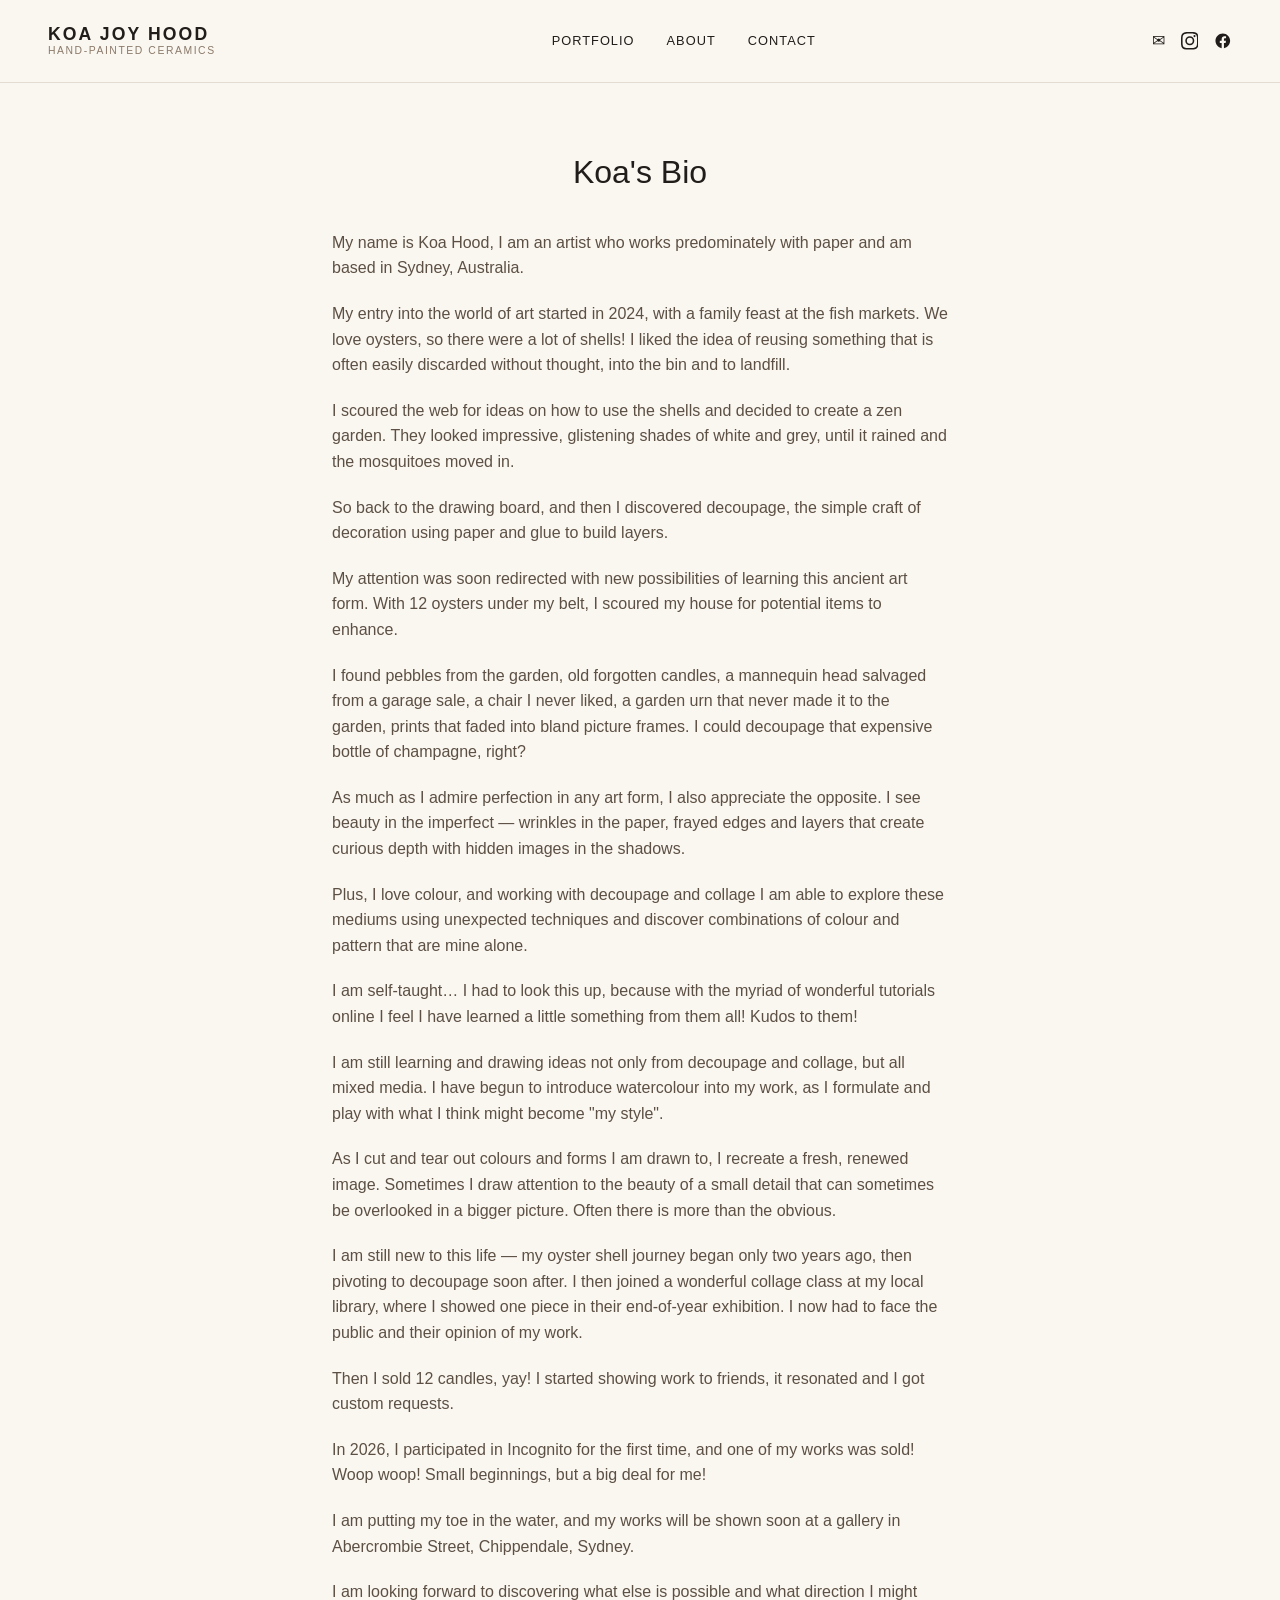
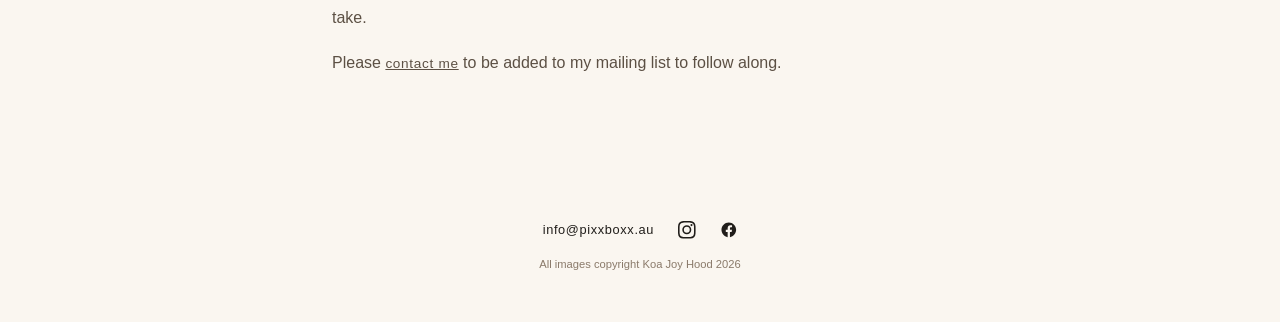
==== about.html @ 8be9c3db "Add decoupage-focused copy, About/Contact pages, and exhibition announcement Replace ceramics-orient" ====
<!DOCTYPE html>
<html lang="en">
<head>
  <meta charset="UTF-8">
  <meta name="viewport" content="width=device-width, initial-scale=1.0">
  <title>About | Koa Joy Hood</title>
  <link rel="stylesheet" href="css/style.css">
</head>
<body>

  <header class="site-header">
    <a class="logo" href="index.html">
      <span class="logo-name">Koa Joy Hood</span>
      <span class="logo-tagline">Hand-Painted Ceramics</span>
    </a>

    <nav class="main-nav">
      <a href="portfolio.html">Portfolio</a>
      <a href="about.html">About</a>
      <a href="contact.html">Contact</a>
    </nav>

    <div class="header-social">
      <a href="mailto:info@pixxboxx.au" aria-label="Email">✉</a>
      <a href="#" aria-label="Instagram"><svg viewBox="0 0 24 24" fill="currentColor" aria-hidden="true"><path d="M12 2.163c3.204 0 3.584.012 4.85.07 3.252.148 4.771 1.691 4.919 4.919.058 1.265.069 1.645.069 4.849 0 3.205-.012 3.584-.069 4.849-.149 3.225-1.664 4.771-4.919 4.919-1.266.058-1.644.07-4.85.07-3.204 0-3.584-.012-4.849-.07-3.26-.149-4.771-1.699-4.919-4.92-.058-1.265-.07-1.644-.07-4.849 0-3.204.013-3.583.07-4.849.149-3.227 1.664-4.771 4.919-4.919 1.266-.057 1.645-.069 4.849-.069zm0-2.163c-3.259 0-3.667.014-4.947.072-4.358.2-6.78 2.618-6.98 6.98-.059 1.281-.073 1.689-.073 4.948 0 3.259.014 3.668.072 4.948.2 4.358 2.618 6.78 6.98 6.98 1.281.058 1.689.072 4.948.072 3.259 0 3.668-.014 4.948-.072 4.354-.2 6.782-2.618 6.979-6.98.059-1.28.073-1.689.073-4.948 0-3.259-.014-3.667-.072-4.947-.196-4.354-2.617-6.78-6.979-6.98-1.281-.059-1.69-.073-4.949-.073zm0 5.838a6.162 6.162 0 1 0 0 12.324 6.162 6.162 0 0 0 0-12.324zm0 10.162a4 4 0 1 1 0-8 4 4 0 0 1 0 8zm6.406-11.845a1.44 1.44 0 1 0 0 2.88 1.44 1.44 0 0 0 0-2.88z"/></svg></a>
      <a href="#" aria-label="Facebook"><svg viewBox="0 0 24 24" fill="currentColor" aria-hidden="true"><path d="M22 12.061C22 6.505 17.523 2 12 2S2 6.505 2 12.061C2 17.083 5.657 21.245 10.438 22v-7.03H7.898v-2.909h2.54V9.845c0-2.522 1.492-3.915 3.777-3.915 1.094 0 2.238.197 2.238.197v2.476h-1.26c-1.243 0-1.63.775-1.63 1.57v1.888h2.773l-.443 2.909h-2.33V22C18.343 21.245 22 17.083 22 12.061z"/></svg></a>
    </div>

    <button class="menu-toggle" aria-label="Open menu">☰</button>
  </header>

  <main>
    <section class="about-page">
      <h1>Koa's Bio</h1>

      <p>My name is Koa Hood, I am an artist who works predominately with paper and am based in Sydney, Australia.</p>

      <p>My entry into the world of art started in 2024, with a family feast at the fish markets. We love oysters, so there were a lot of shells! I liked the idea of reusing something that is often easily discarded without thought, into the bin and to landfill.</p>

      <p>I scoured the web for ideas on how to use the shells and decided to create a zen garden. They looked impressive, glistening shades of white and grey, until it rained and the mosquitoes moved in.</p>

      <p>So back to the drawing board, and then I discovered decoupage, the simple craft of decoration using paper and glue to build layers.</p>

      <p>My attention was soon redirected with new possibilities of learning this ancient art form. With 12 oysters under my belt, I scoured my house for potential items to enhance.</p>

      <p>I found pebbles from the garden, old forgotten candles, a mannequin head salvaged from a garage sale, a chair I never liked, a garden urn that never made it to the garden, prints that faded into bland picture frames. I could decoupage that expensive bottle of champagne, right?</p>

      <p>As much as I admire perfection in any art form, I also appreciate the opposite. I see beauty in the imperfect — wrinkles in the paper, frayed edges and layers that create curious depth with hidden images in the shadows.</p>

      <p>Plus, I love colour, and working with decoupage and collage I am able to explore these mediums using unexpected techniques and discover combinations of colour and pattern that are mine alone.</p>

      <p>I am self-taught… I had to look this up, because with the myriad of wonderful tutorials online I feel I have learned a little something from them all! Kudos to them!</p>

      <p>I am still learning and drawing ideas not only from decoupage and collage, but all mixed media. I have begun to introduce watercolour into my work, as I formulate and play with what I think might become "my style".</p>

      <p>As I cut and tear out colours and forms I am drawn to, I recreate a fresh, renewed image. Sometimes I draw attention to the beauty of a small detail that can sometimes be overlooked in a bigger picture. Often there is more than the obvious.</p>

      <p>I am still new to this life — my oyster shell journey began only two years ago, then pivoting to decoupage soon after. I then joined a wonderful collage class at my local library, where I showed one piece in their end-of-year exhibition. I now had to face the public and their opinion of my work.</p>

      <p>Then I sold 12 candles, yay! I started showing work to friends, it resonated and I got custom requests.</p>

      <p>In 2026, I participated in Incognito for the first time, and one of my works was sold! Woop woop! Small beginnings, but a big deal for me!</p>

      <p>I am putting my toe in the water, and my works will be shown soon at a gallery in Abercrombie Street, Chippendale, Sydney.</p>

      <p>I am looking forward to discovering what else is possible and what direction I might take.</p>

      <p>Please <a class="text-link" href="contact.html">contact me</a> to be added to my mailing list to follow along.</p>
    </section>
  </main>

  <footer class="site-footer">
    <nav class="footer-social">
      <a href="mailto:info@pixxboxx.au">info@pixxboxx.au</a>
      <a href="#" aria-label="Instagram"><svg viewBox="0 0 24 24" fill="currentColor" aria-hidden="true"><path d="M12 2.163c3.204 0 3.584.012 4.85.07 3.252.148 4.771 1.691 4.919 4.919.058 1.265.069 1.645.069 4.849 0 3.205-.012 3.584-.069 4.849-.149 3.225-1.664 4.771-4.919 4.919-1.266.058-1.644.07-4.85.07-3.204 0-3.584-.012-4.849-.07-3.26-.149-4.771-1.699-4.919-4.92-.058-1.265-.07-1.644-.07-4.849 0-3.204.013-3.583.07-4.849.149-3.227 1.664-4.771 4.919-4.919 1.266-.057 1.645-.069 4.849-.069zm0-2.163c-3.259 0-3.667.014-4.947.072-4.358.2-6.78 2.618-6.98 6.98-.059 1.281-.073 1.689-.073 4.948 0 3.259.014 3.668.072 4.948.2 4.358 2.618 6.78 6.98 6.98 1.281.058 1.689.072 4.948.072 3.259 0 3.668-.014 4.948-.072 4.354-.2 6.782-2.618 6.979-6.98.059-1.28.073-1.689.073-4.948 0-3.259-.014-3.667-.072-4.947-.196-4.354-2.617-6.78-6.979-6.98-1.281-.059-1.69-.073-4.949-.073zm0 5.838a6.162 6.162 0 1 0 0 12.324 6.162 6.162 0 0 0 0-12.324zm0 10.162a4 4 0 1 1 0-8 4 4 0 0 1 0 8zm6.406-11.845a1.44 1.44 0 1 0 0 2.88 1.44 1.44 0 0 0 0-2.88z"/></svg></a>
      <a href="#" aria-label="Facebook"><svg viewBox="0 0 24 24" fill="currentColor" aria-hidden="true"><path d="M22 12.061C22 6.505 17.523 2 12 2S2 6.505 2 12.061C2 17.083 5.657 21.245 10.438 22v-7.03H7.898v-2.909h2.54V9.845c0-2.522 1.492-3.915 3.777-3.915 1.094 0 2.238.197 2.238.197v2.476h-1.26c-1.243 0-1.63.775-1.63 1.57v1.888h2.773l-.443 2.909h-2.33V22C18.343 21.245 22 17.083 22 12.061z"/></svg></a>
    </nav>

    <p class="copyright">All images copyright Koa Joy Hood 2026</p>
  </footer>

  <script src="js/main.js"></script>
</body>
</html>
---- css/style.css ----
:root {
  --ink: #201d1a;
  --cream: #faf6f0;
  --clay: #b5673d;
  --clay-light: #e8d9c8;
  --line: #e2dcd3;
}

* {
  margin: 0;
  padding: 0;
  box-sizing: border-box;
}

body {
  font-family: -apple-system, BlinkMacSystemFont, "Helvetica Neue", Arial, sans-serif;
  color: var(--ink);
  background: var(--cream);
  line-height: 1.6;
}

a {
  color: inherit;
  text-decoration: none;
}

img {
  max-width: 100%;
  display: block;
}

/* Placeholder image blocks — swap these sections for real <img> tags */
.placeholder-image {
  background: linear-gradient(135deg, var(--clay-light), var(--line));
  display: flex;
  align-items: center;
  justify-content: center;
  position: relative;
  min-height: 200px;
}

.placeholder-image::after {
  content: attr(data-placeholder);
  font-size: 0.75rem;
  letter-spacing: 0.05em;
  color: #8a7a6a;
  text-align: center;
  padding: 1rem;
  border: 1px dashed #b5a892;
}

/* Header */
.site-header {
  position: sticky;
  top: 0;
  z-index: 10;
  display: flex;
  align-items: center;
  justify-content: space-between;
  padding: 1.5rem 3rem;
  background: var(--cream);
  border-bottom: 1px solid var(--line);
  flex-wrap: wrap;
}

.logo {
  display: flex;
  flex-direction: column;
  line-height: 1.2;
}

.logo-name {
  font-size: 1.1rem;
  font-weight: 600;
  letter-spacing: 0.12em;
  text-transform: uppercase;
}

.logo-tagline {
  font-size: 0.65rem;
  letter-spacing: 0.15em;
  text-transform: uppercase;
  color: #8a7a6a;
}

.main-nav {
  display: flex;
  gap: 2rem;
}

.main-nav a {
  font-size: 0.8rem;
  letter-spacing: 0.08em;
  text-transform: uppercase;
}

.main-nav a:hover {
  color: var(--clay);
}

.header-social {
  display: flex;
  align-items: center;
  gap: 1rem;
  font-size: 1rem;
}

.header-social svg {
  width: 1.1rem;
  height: 1.1rem;
  display: block;
}

.menu-toggle {
  display: none;
  background: none;
  border: none;
  font-size: 1.3rem;
  cursor: pointer;
}

/* Hero */
.hero {
  position: relative;
}

.hero-image-wrap {
  height: 80vh;
  min-height: 420px;
  max-width: 700px;
  margin: 0 auto;
  padding: 3rem 4rem;
  box-sizing: border-box;
  background: var(--clay-light);
  display: flex;
  align-items: center;
  justify-content: center;
}

.hero-image {
  max-width: 100%;
  max-height: 100%;
  width: auto;
  height: auto;
  object-fit: contain;
}

.hero-copy {
  position: absolute;
  left: 3rem;
  bottom: 3rem;
  max-width: 420px;
  color: var(--ink);
  display: flex;
  flex-direction: column;
  align-items: flex-start;
}

.hero-tagline {
  font-size: 1.4rem;
  font-weight: 300;
  margin-bottom: 1.25rem;
  background: var(--cream);
  padding: 0.25rem 0.5rem;
  display: inline;
  box-decoration-break: clone;
  -webkit-box-decoration-break: clone;
}

.hero-copy .btn {
  align-self: center;
}

.btn {
  display: inline-block;
  padding: 0.75rem 1.75rem;
  background: var(--ink);
  color: var(--cream);
  font-size: 0.75rem;
  letter-spacing: 0.12em;
  text-transform: uppercase;
}

.btn:hover {
  background: var(--clay);
}

/* About strip */
.about-strip {
  display: grid;
  grid-template-columns: 1.2fr 1fr;
  min-height: 480px;
  margin-top: 4rem;
}

.about-image {
  min-height: 320px;
  max-width: 700px;
  margin-left: 10rem;
  background: var(--clay-light);
}

.about-copy {
  display: flex;
  flex-direction: column;
  justify-content: center;
  gap: 1rem;
  padding: 3rem;
}

.about-copy h2 {
  font-size: 1.8rem;
  font-weight: 400;
}

.about-copy p {
  font-size: 1.4rem;
  font-weight: 300;
}

.text-link {
  text-decoration: underline;
  font-size: 0.85rem;
  letter-spacing: 0.05em;
}

.show-block {
  text-align: left;
  align-self: center;
  margin-top: 1.5rem;
  padding: 1.25rem 1.5rem;
  background: var(--cream);
  max-width: 100%;
}

.show-block h2 {
  font-size: 1.2rem;
  font-weight: 500;
  margin-bottom: 0.5rem;
}

.show-gallery {
  font-size: 1rem;
  font-weight: 500;
}

.show-address {
  color: #5c5044;
  font-size: 0.9rem;
  margin-bottom: 1rem;
}

.show-schedule {
  list-style: none;
  display: flex;
  flex-direction: column;
  gap: 0.15rem;
  margin: 0 0 1.25rem;
  color: #5c5044;
  font-size: 0.9rem;
}

.show-schedule li span {
  font-weight: 500;
  color: var(--ink);
  margin-right: 0.4rem;
}

.show-block .btn {
  display: block;
  width: fit-content;
  margin: 0 auto;
}

/* Quote block */
.quote-block {
  display: grid;
  grid-template-columns: 1fr 1.4fr;
  align-items: center;
  gap: 2rem;
  padding: 4rem 3rem;
  max-width: 1100px;
  margin: 0 auto;
}

.quote-image {
  min-height: 260px;
  max-width: 700px;
  padding: 3rem 4rem;
  box-sizing: border-box;
  background: var(--clay-light);
  display: flex;
  align-items: center;
  justify-content: center;
}

.quote-image img {
  display: block;
  max-width: 100%;
  max-height: 100%;
  width: auto;
  height: auto;
  object-fit: contain;
}

.quote-text {
  font-size: 1.3rem;
  font-weight: 300;
  font-style: italic;
  margin-bottom: 1rem;
}

.quote-attribution {
  font-size: 0.8rem;
  letter-spacing: 0.08em;
  text-transform: uppercase;
  color: #8a7a6a;
}

/* Newsletter */
.newsletter {
  text-align: center;
  padding: 4rem 2rem;
  background: var(--clay-light);
}

.newsletter h2 {
  font-size: 1.6rem;
  font-weight: 400;
  margin-bottom: 0.75rem;
}

.newsletter p {
  max-width: 480px;
  margin: 0 auto 2rem;
  color: #5c5044;
}

.newsletter-form {
  display: flex;
  flex-wrap: wrap;
  justify-content: center;
  gap: 0.75rem;
  max-width: 640px;
  margin: 0 auto;
}

.newsletter-form input {
  flex: 1 1 160px;
  padding: 0.75rem 1rem;
  border: 1px solid var(--line);
  background: var(--cream);
  font-size: 0.85rem;
}

.newsletter-form button {
  flex: 1 1 100%;
  padding: 0.85rem 1.75rem;
  background: var(--ink);
  color: var(--cream);
  border: none;
  font-size: 0.75rem;
  letter-spacing: 0.12em;
  text-transform: uppercase;
  cursor: pointer;
}

.newsletter-form button:hover {
  background: var(--clay);
}

/* Footer */
.site-footer {
  padding: 3rem;
  text-align: center;
}

.site-footer h3 {
  font-size: 1rem;
  font-weight: 500;
  letter-spacing: 0.08em;
  text-transform: uppercase;
  margin-bottom: 1.5rem;
}

.footer-social {
  display: flex;
  justify-content: center;
  align-items: center;
  gap: 1.5rem;
  font-size: 0.8rem;
  letter-spacing: 0.05em;
  margin-bottom: 1rem;
}

.footer-social svg {
  width: 1.1rem;
  height: 1.1rem;
  display: block;
}

.footer-social a:hover {
  color: var(--clay);
}

.copyright {
  font-size: 0.7rem;
  color: #8a7a6a;
}

/* Portfolio grid */
.about-page {
  max-width: 680px;
  margin: 0 auto;
  padding: 4rem 2rem 6rem;
}

.about-page h1 {
  font-size: 2rem;
  font-weight: 400;
  margin-bottom: 2rem;
  text-align: center;
}

.about-page p {
  color: #5c5044;
  margin-bottom: 1.25rem;
}

.about-page p:last-child {
  margin-bottom: 0;
}

.contact-page {
  max-width: 560px;
  margin: 0 auto;
  padding: 5rem 2rem 6rem;
  text-align: center;
}

.contact-page h1 {
  font-size: 2rem;
  font-weight: 400;
  margin-bottom: 1rem;
}

.contact-page p {
  color: #5c5044;
  margin-bottom: 2rem;
}

.contact-email {
  display: inline-block;
  padding: 1rem 2.5rem;
  background: var(--ink);
  color: var(--cream);
  font-size: 0.95rem;
  letter-spacing: 0.04em;
}

.contact-email:hover {
  background: var(--clay);
}

.contact-note {
  margin-top: 2rem;
  font-size: 0.85rem;
  color: #8a7d6d;
}

.portfolio-intro {
  max-width: 640px;
  margin: 0 auto;
  padding: 4rem 2rem 2rem;
  text-align: center;
}

.portfolio-intro h1 {
  font-size: 2rem;
  font-weight: 400;
  margin-bottom: 0.75rem;
}

.portfolio-intro p {
  color: #5c5044;
}

.portfolio-grid {
  display: grid;
  grid-template-columns: repeat(3, 1fr);
  gap: 0.5rem;
  padding: 2rem 3rem 5rem;
}

.portfolio-item {
  border: none;
  padding: 0;
  cursor: pointer;
  background: var(--clay-light);
  aspect-ratio: 1 / 1;
  overflow: hidden;
}

.portfolio-item img {
  width: 100%;
  height: 100%;
  object-fit: cover;
  transition: transform 0.3s ease;
}

.portfolio-item:hover img {
  transform: scale(1.05);
}

/* Lightbox */
.lightbox {
  position: fixed;
  inset: 0;
  z-index: 100;
  background: rgba(32, 29, 26, 0.95);
  display: flex;
  align-items: center;
  justify-content: center;
}

.lightbox[hidden] {
  display: none;
}

.lightbox-image {
  max-width: 85vw;
  max-height: 85vh;
  width: auto;
  height: auto;
  object-fit: contain;
}

.lightbox-close,
.lightbox-prev,
.lightbox-next {
  position: absolute;
  background: none;
  border: none;
  color: var(--cream);
  cursor: pointer;
  line-height: 1;
}

.lightbox-close {
  top: 1.5rem;
  right: 2rem;
  font-size: 1.75rem;
}

.lightbox-prev,
.lightbox-next {
  top: 50%;
  transform: translateY(-50%);
  font-size: 3rem;
  padding: 0 1rem;
}

.lightbox-prev {
  left: 0.5rem;
}

.lightbox-next {
  right: 0.5rem;
}

.lightbox-close:hover,
.lightbox-prev:hover,
.lightbox-next:hover {
  color: var(--clay);
}

.lightbox-count {
  position: absolute;
  bottom: 1.5rem;
  left: 50%;
  transform: translateX(-50%);
  color: var(--cream);
  font-size: 0.75rem;
  letter-spacing: 0.1em;
  text-transform: uppercase;
}

/* Responsive */
@media (max-width: 900px) {
  .about-strip,
  .quote-block {
    grid-template-columns: 1fr;
  }
}

@media (max-width: 600px) {
  .portfolio-grid {
    grid-template-columns: repeat(2, 1fr);
    padding: 1.5rem;
  }

  .lightbox-prev,
  .lightbox-next {
    font-size: 2rem;
  }
}

@media (max-width: 700px) {
  .main-nav,
  .header-social {
    display: none;
  }

  .menu-toggle {
    display: block;
  }

  .site-header {
    padding: 1.25rem 1.5rem;
  }

  .hero-copy {
    left: 1.5rem;
    right: 1.5rem;
    bottom: 1.5rem;
    max-width: none;
  }
}
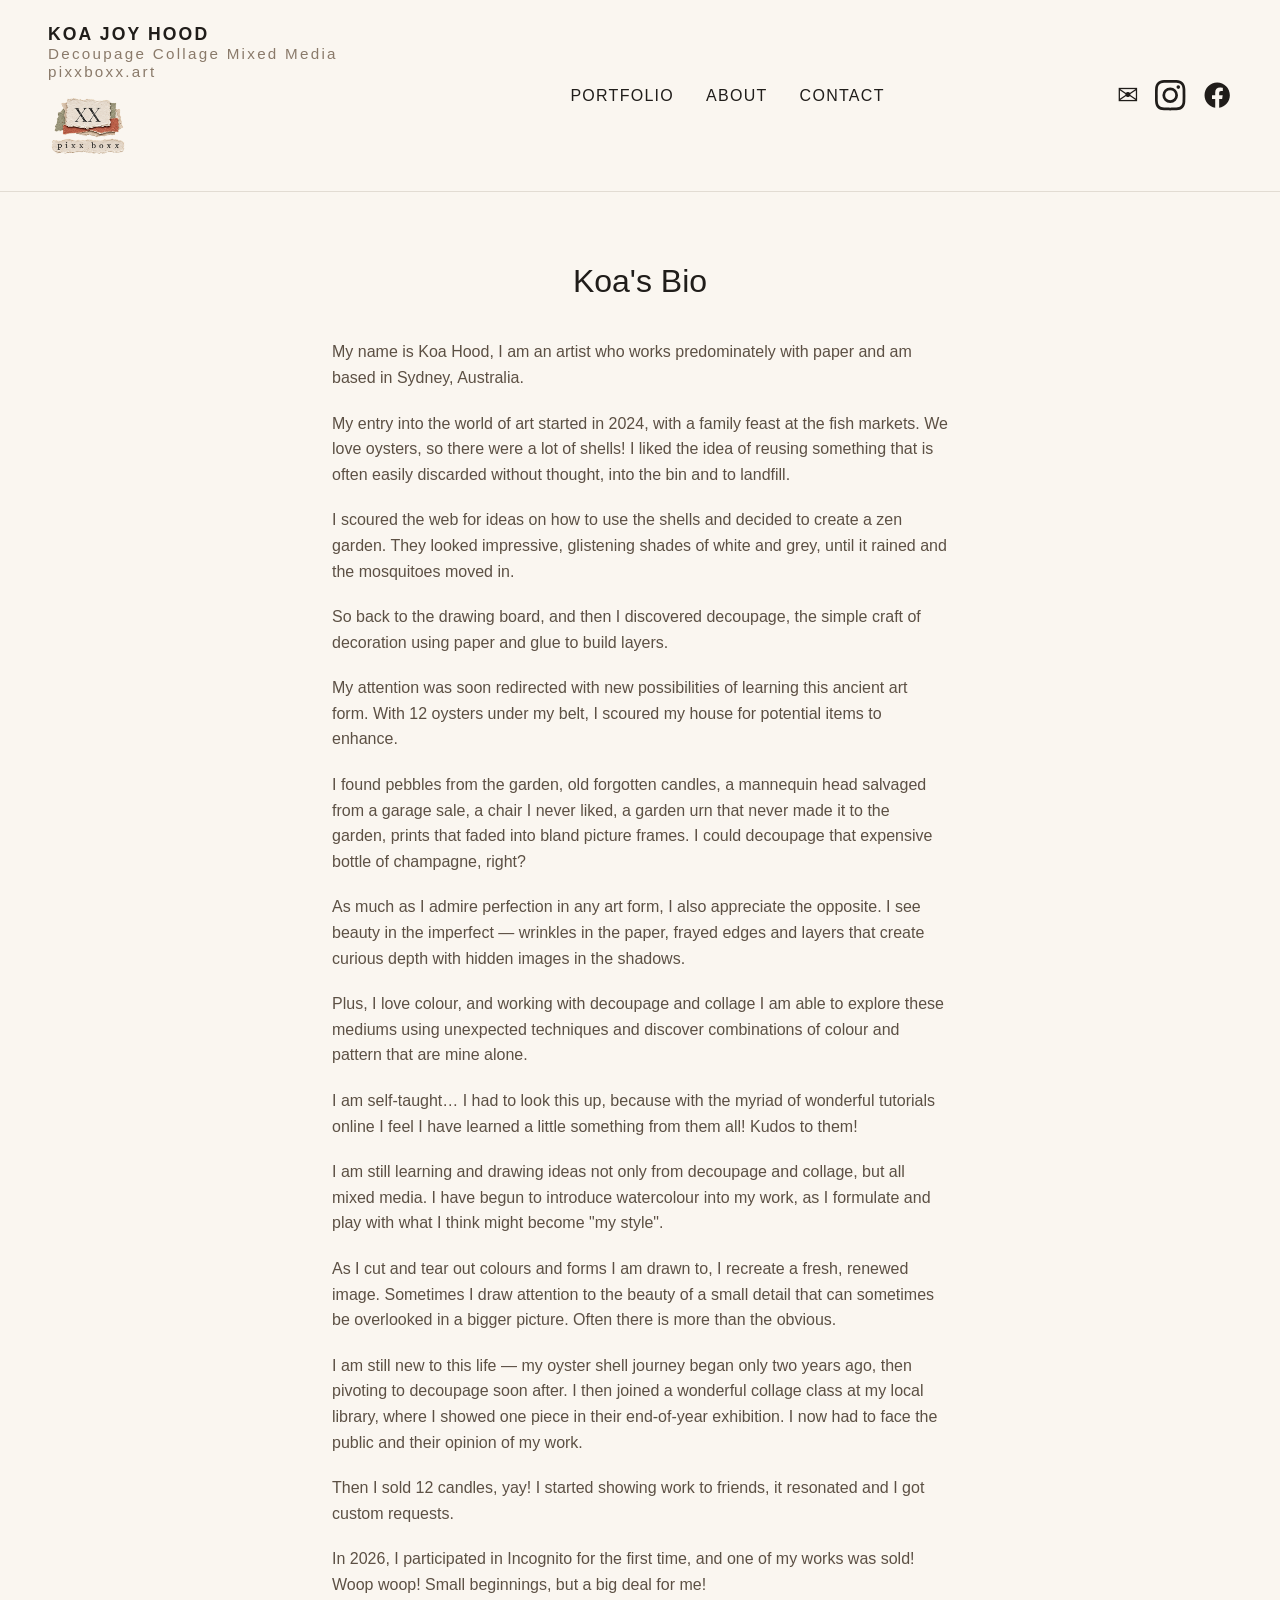
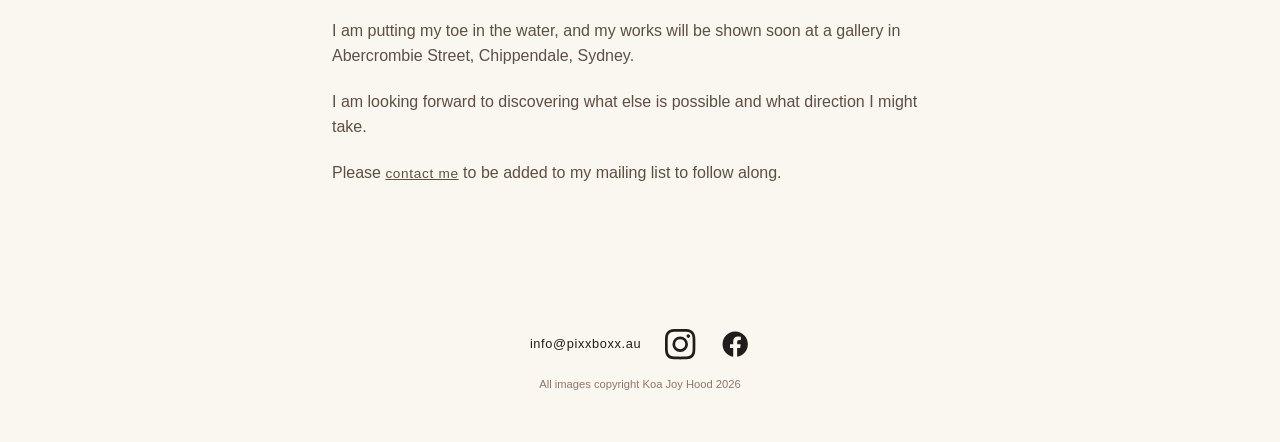
==== commit 96f2b85c: "Enlarge header logo, add logo to remaining pages, update tagline; temporarily hide exhibition icon b" ====
--- a/about.html
+++ b/about.html
@@ -11,7 +11,9 @@
   <header class="site-header">
     <a class="logo" href="index.html">
       <span class="logo-name">Koa Joy Hood</span>
-      <span class="logo-tagline">Hand-Painted Ceramics</span>
+      <span class="logo-tagline">Decoupage Collage Mixed Media</span>
+      <span class="logo-tagline">pixxboxx.art</span>
+      <img class="logo-icon" src="images/koa_show_icon.png" alt="Koa Joy Hood icon">
     </a>
 
     <nav class="main-nav">
--- a/css/style.css
+++ b/css/style.css
@@ -4,6 +4,7 @@
   --clay: #b5673d;
   --clay-light: #e8d9c8;
   --line: #e2dcd3;
+  --colr1: rgb(40, 64, 106);
 }
 
 * {
@@ -77,19 +78,25 @@
 }
 
 .logo-tagline {
-  font-size: 0.65rem;
+  font-size: 0.95rem;
   letter-spacing: 0.15em;
-  text-transform: uppercase;
   color: #8a7a6a;
 }
 
+.logo-icon {
+  width: 80px;
+  height: 80px;
+  object-fit: cover;
+  margin-top: 0.35rem;
+}
+
 .main-nav {
   display: flex;
   gap: 2rem;
 }
 
 .main-nav a {
-  font-size: 0.8rem;
+  font-size: 1rem;
   letter-spacing: 0.08em;
   text-transform: uppercase;
 }
@@ -102,12 +109,12 @@
   display: flex;
   align-items: center;
   gap: 1rem;
-  font-size: 1rem;
+  font-size: 1.6rem;
 }
 
 .header-social svg {
-  width: 1.1rem;
-  height: 1.1rem;
+  width: 1.9rem;
+  height: 1.9rem;
   display: block;
 }
 
@@ -119,16 +126,100 @@
   cursor: pointer;
 }
 
+/* Show strip */
+.show-strip {
+  display: grid;
+  grid-template-columns: 1.2fr 1fr;
+  min-height: 480px;
+  margin-top: 1.5rem;
+}
+
+.show-icon-box {
+  position: relative;
+  min-height: 320px;
+  max-width: 700px;
+  margin-left: 10rem;
+  background: var(--clay-light);
+  display: flex;
+  align-items: center;
+  justify-content: center;
+}
+
+.show-icon-r1 {
+  position: absolute;
+  top: 50%;
+  left: 50%;
+  transform: translate(-50%, -50%);
+  width: 340px;
+  height: 340px;
+  background: linear-gradient(to right, rgb(35, 55, 96), rgb(53, 78, 122));
+  opacity: 0.89;
+  z-index: 0;
+}
+
+.r1-opacity-control {
+  position: absolute;
+  z-index: 2;
+  left: 50%;
+  bottom: 0.75rem;
+  transform: translateX(-50%);
+  display: flex;
+  align-items: center;
+  gap: 0.5rem;
+  padding: 0.35rem 0.75rem;
+  background: rgba(255, 255, 255, 0.75);
+  border-radius: 6px;
+  font-size: 0.75rem;
+  color: var(--ink);
+}
+
+.r1-opacity-control[hidden] {
+  display: none;
+}
+
+#r1-opacity-value {
+  min-width: 2.2em;
+  text-align: right;
+  font-variant-numeric: tabular-nums;
+}
+
+.show-icon {
+  position: relative;
+  z-index: 1;
+  width: 340px;
+  height: auto;
+}
+
+/* Temporary: while .show-icon-box is commented out in index.html, collapse
+   the show-strip to a single centered column. Remove this rule (and the
+   "no-icon" class on the section) when the icon box is restored. */
+.show-strip.no-icon {
+  grid-template-columns: 1fr;
+  justify-items: center;
+}
+
+.show-strip.no-icon .show-block {
+  align-items: center;
+  text-align: center;
+  max-width: 640px;
+}
+
 /* Hero */
 .hero {
-  position: relative;
+  display: grid;
+  grid-template-columns: 1fr 1.2fr;
+  align-items: center;
+  gap: 2rem;
+  margin-top: 4rem;
 }
 
 .hero-image-wrap {
+  grid-column: 2;
+  grid-row: 1;
+  min-width: 0;
   height: 80vh;
   min-height: 420px;
   max-width: 700px;
-  margin: 0 auto;
   padding: 3rem 4rem;
   box-sizing: border-box;
   background: var(--clay-light);
@@ -145,15 +236,18 @@
   object-fit: contain;
 }
 
-.hero-copy {
-  position: absolute;
-  left: 3rem;
-  bottom: 3rem;
-  max-width: 420px;
-  color: var(--ink);
+.copy-stack {
   display: flex;
   flex-direction: column;
   align-items: flex-start;
+}
+
+.hero-copy {
+  grid-column: 1;
+  grid-row: 1;
+  min-width: 0;
+  padding-left: 6.5rem;
+  color: var(--ink);
 }
 
 .hero-tagline {
@@ -167,10 +261,6 @@
   -webkit-box-decoration-break: clone;
 }
 
-.hero-copy .btn {
-  align-self: center;
-}
-
 .btn {
   display: inline-block;
   padding: 0.75rem 1.75rem;
@@ -194,6 +284,7 @@
 }
 
 .about-image {
+  min-width: 0;
   min-height: 320px;
   max-width: 700px;
   margin-left: 10rem;
@@ -201,8 +292,7 @@
 }
 
 .about-copy {
-  display: flex;
-  flex-direction: column;
+  min-width: 0;
   justify-content: center;
   gap: 1rem;
   padding: 3rem;
@@ -225,29 +315,27 @@
 }
 
 .show-block {
+  display: flex;
+  flex-direction: column;
+  justify-content: center;
+  gap: 0.5rem;
   text-align: left;
-  align-self: center;
-  margin-top: 1.5rem;
-  padding: 1.25rem 1.5rem;
-  background: var(--cream);
-  max-width: 100%;
+  padding: 3rem;
 }
 
 .show-block h2 {
-  font-size: 1.2rem;
-  font-weight: 500;
-  margin-bottom: 0.5rem;
+  font-size: 1.4rem;
+  font-weight: 700;
 }
 
 .show-gallery {
+  font-size: 1.4rem;
+  font-weight: 700;
+}
+
+.show-address {
   font-size: 1rem;
-  font-weight: 500;
-}
-
-.show-address {
-  color: #5c5044;
-  font-size: 0.9rem;
-  margin-bottom: 1rem;
+  font-weight: 300;
 }
 
 .show-schedule {
@@ -255,21 +343,19 @@
   display: flex;
   flex-direction: column;
   gap: 0.15rem;
-  margin: 0 0 1.25rem;
-  color: #5c5044;
-  font-size: 0.9rem;
+  margin: 0.5rem 0 0;
+  font-size: 1rem;
+  font-weight: 300;
 }
 
 .show-schedule li span {
-  font-weight: 500;
-  color: var(--ink);
+  font-weight: 300;
   margin-right: 0.4rem;
 }
 
 .show-block .btn {
   display: block;
   width: fit-content;
-  margin: 0 auto;
 }
 
 /* Quote block */
@@ -284,6 +370,7 @@
 }
 
 .quote-image {
+  min-width: 0;
   min-height: 260px;
   max-width: 700px;
   padding: 3rem 4rem;
@@ -301,6 +388,10 @@
   width: auto;
   height: auto;
   object-fit: contain;
+}
+
+.quote-copy {
+  min-width: 0;
 }
 
 .quote-text {
@@ -394,8 +485,8 @@
 }
 
 .footer-social svg {
-  width: 1.1rem;
-  height: 1.1rem;
+  width: 1.9rem;
+  height: 1.9rem;
   display: block;
 }
 
@@ -587,6 +678,7 @@
 
 /* Responsive */
 @media (max-width: 900px) {
+  .show-strip,
   .about-strip,
   .quote-block {
     grid-template-columns: 1fr;
@@ -619,10 +711,12 @@
     padding: 1.25rem 1.5rem;
   }
 
+  .hero {
+    grid-template-columns: 1fr;
+  }
+
   .hero-copy {
-    left: 1.5rem;
-    right: 1.5rem;
-    bottom: 1.5rem;
+    padding-left: 1.5rem;
     max-width: none;
   }
 }
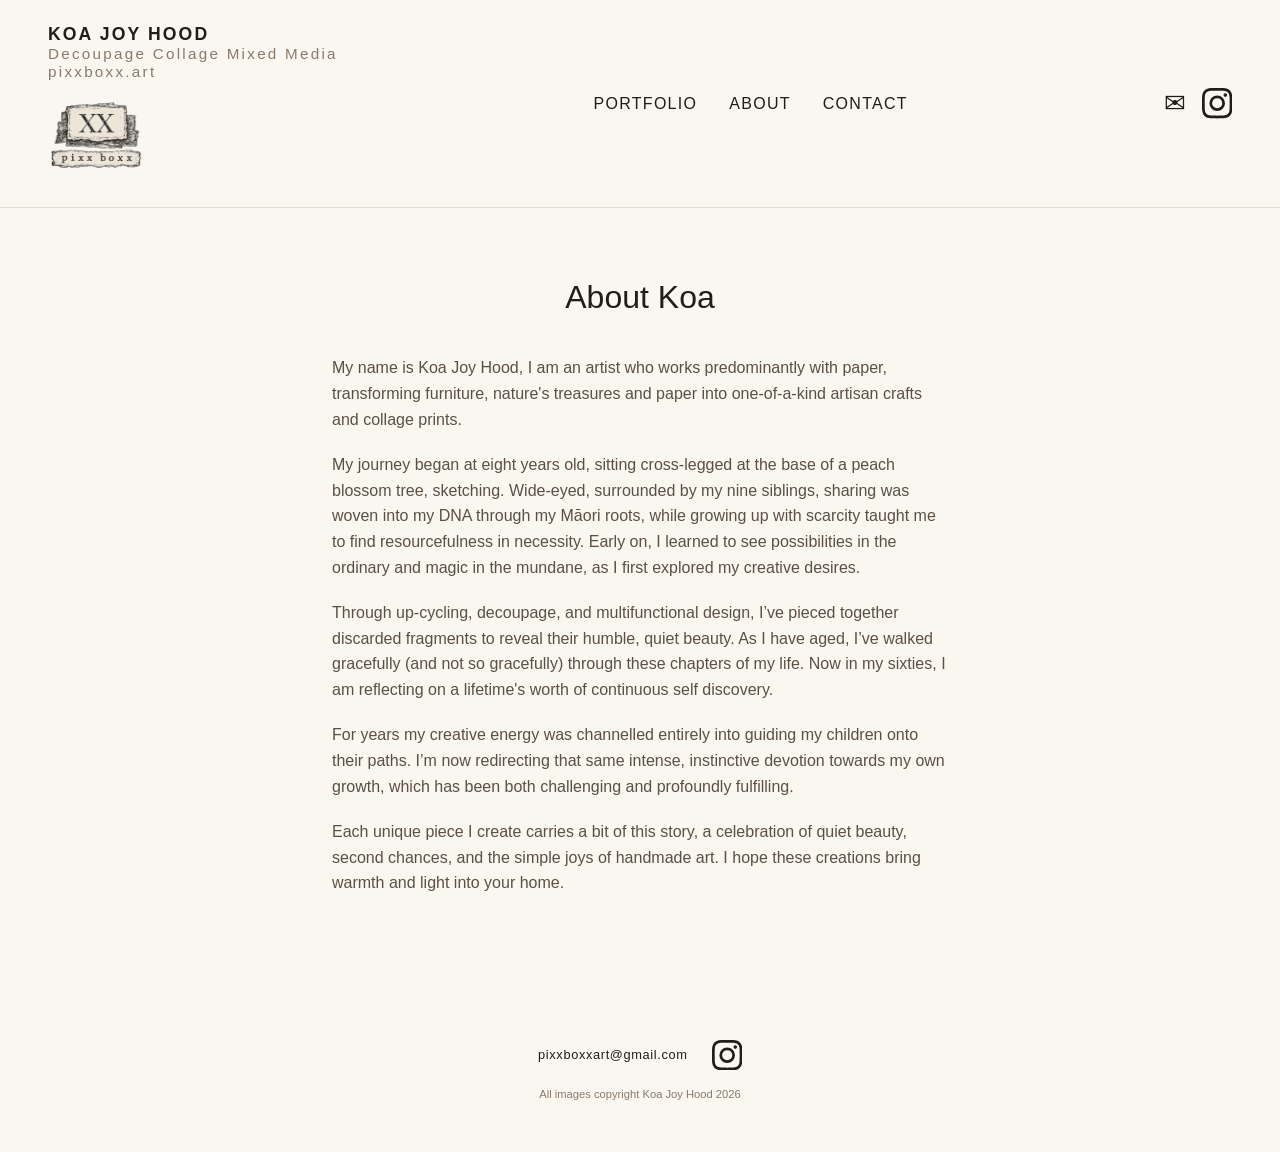
==== commit b3291f27: "v2: Koa's requested changes (new works, logo, exhibition poster, About, socials, SEO) - Replace all " ====
--- a/about.html
+++ b/about.html
@@ -3,7 +3,14 @@
 <head>
   <meta charset="UTF-8">
   <meta name="viewport" content="width=device-width, initial-scale=1.0">
-  <title>About | Koa Joy Hood</title>
+  <title>About | Koa Joy Hood, Decoupage Artist</title>
+  <meta name="description" content="Koa Joy Hood, decoupage artist. Handcrafted decoupage art, original collage prints and unique artisan crafts, transforming furniture, nature's treasures and paper into one-of-a-kind pieces.">
+  <meta property="og:type" content="website">
+  <meta property="og:title" content="About | Koa Joy Hood, Decoupage Artist">
+  <meta property="og:description" content="Koa Joy Hood, decoupage artist. Handcrafted decoupage art, original collage prints and unique artisan crafts, transforming furniture, nature's treasures and paper into one-of-a-kind pieces.">
+  <meta property="og:url" content="https://pixxboxx.art/about.html">
+  <meta property="og:image" content="https://pixxboxx.art/images/the-world-is-your-oyster.jpg">
+  <link rel="canonical" href="https://pixxboxx.art/about.html">
   <link rel="stylesheet" href="css/style.css">
 </head>
 <body>
@@ -13,7 +20,7 @@
       <span class="logo-name">Koa Joy Hood</span>
       <span class="logo-tagline">Decoupage Collage Mixed Media</span>
       <span class="logo-tagline">pixxboxx.art</span>
-      <img class="logo-icon" src="images/koa_show_icon.png" alt="Koa Joy Hood icon">
+      <img class="logo-icon" src="images/pixxboxx-logo.jpg" alt="pixx boxx logo stamp">
     </a>
 
     <nav class="main-nav">
@@ -23,9 +30,8 @@
     </nav>
 
     <div class="header-social">
-      <a href="mailto:info@pixxboxx.au" aria-label="Email">✉</a>
-      <a href="#" aria-label="Instagram"><svg viewBox="0 0 24 24" fill="currentColor" aria-hidden="true"><path d="M12 2.163c3.204 0 3.584.012 4.85.07 3.252.148 4.771 1.691 4.919 4.919.058 1.265.069 1.645.069 4.849 0 3.205-.012 3.584-.069 4.849-.149 3.225-1.664 4.771-4.919 4.919-1.266.058-1.644.07-4.85.07-3.204 0-3.584-.012-4.849-.07-3.26-.149-4.771-1.699-4.919-4.92-.058-1.265-.07-1.644-.07-4.849 0-3.204.013-3.583.07-4.849.149-3.227 1.664-4.771 4.919-4.919 1.266-.057 1.645-.069 4.849-.069zm0-2.163c-3.259 0-3.667.014-4.947.072-4.358.2-6.78 2.618-6.98 6.98-.059 1.281-.073 1.689-.073 4.948 0 3.259.014 3.668.072 4.948.2 4.358 2.618 6.78 6.98 6.98 1.281.058 1.689.072 4.948.072 3.259 0 3.668-.014 4.948-.072 4.354-.2 6.782-2.618 6.979-6.98.059-1.28.073-1.689.073-4.948 0-3.259-.014-3.667-.072-4.947-.196-4.354-2.617-6.78-6.979-6.98-1.281-.059-1.69-.073-4.949-.073zm0 5.838a6.162 6.162 0 1 0 0 12.324 6.162 6.162 0 0 0 0-12.324zm0 10.162a4 4 0 1 1 0-8 4 4 0 0 1 0 8zm6.406-11.845a1.44 1.44 0 1 0 0 2.88 1.44 1.44 0 0 0 0-2.88z"/></svg></a>
-      <a href="#" aria-label="Facebook"><svg viewBox="0 0 24 24" fill="currentColor" aria-hidden="true"><path d="M22 12.061C22 6.505 17.523 2 12 2S2 6.505 2 12.061C2 17.083 5.657 21.245 10.438 22v-7.03H7.898v-2.909h2.54V9.845c0-2.522 1.492-3.915 3.777-3.915 1.094 0 2.238.197 2.238.197v2.476h-1.26c-1.243 0-1.63.775-1.63 1.57v1.888h2.773l-.443 2.909h-2.33V22C18.343 21.245 22 17.083 22 12.061z"/></svg></a>
+      <a href="mailto:pixxboxxart@gmail.com" aria-label="Email">✉</a>
+      <a href="https://www.instagram.com/pixxboxx.art" target="_blank" rel="noopener" aria-label="Instagram @pixxboxx.art"><svg viewBox="0 0 24 24" fill="currentColor" aria-hidden="true"><path d="M12 2.163c3.204 0 3.584.012 4.85.07 3.252.148 4.771 1.691 4.919 4.919.058 1.265.069 1.645.069 4.849 0 3.205-.012 3.584-.069 4.849-.149 3.225-1.664 4.771-4.919 4.919-1.266.058-1.644.07-4.85.07-3.204 0-3.584-.012-4.849-.07-3.26-.149-4.771-1.699-4.919-4.92-.058-1.265-.07-1.644-.07-4.849 0-3.204.013-3.583.07-4.849.149-3.227 1.664-4.771 4.919-4.919 1.266-.057 1.645-.069 4.849-.069zm0-2.163c-3.259 0-3.667.014-4.947.072-4.358.2-6.78 2.618-6.98 6.98-.059 1.281-.073 1.689-.073 4.948 0 3.259.014 3.668.072 4.948.2 4.358 2.618 6.78 6.98 6.98 1.281.058 1.689.072 4.948.072 3.259 0 3.668-.014 4.948-.072 4.354-.2 6.782-2.618 6.979-6.98.059-1.28.073-1.689.073-4.948 0-3.259-.014-3.667-.072-4.947-.196-4.354-2.617-6.78-6.979-6.98-1.281-.059-1.69-.073-4.949-.073zm0 5.838a6.162 6.162 0 1 0 0 12.324 6.162 6.162 0 0 0 0-12.324zm0 10.162a4 4 0 1 1 0-8 4 4 0 0 1 0 8zm6.406-11.845a1.44 1.44 0 1 0 0 2.88 1.44 1.44 0 0 0 0-2.88z"/></svg></a>
     </div>
 
     <button class="menu-toggle" aria-label="Open menu">☰</button>
@@ -33,49 +39,24 @@
 
   <main>
     <section class="about-page">
-      <h1>Koa's Bio</h1>
+      <h1>About Koa</h1>
 
-      <p>My name is Koa Hood, I am an artist who works predominately with paper and am based in Sydney, Australia.</p>
+      <p>My name is Koa Joy Hood, I am an artist who works predominantly with paper, transforming furniture, nature's treasures and paper into one-of-a-kind artisan crafts and collage prints.</p>
 
-      <p>My entry into the world of art started in 2024, with a family feast at the fish markets. We love oysters, so there were a lot of shells! I liked the idea of reusing something that is often easily discarded without thought, into the bin and to landfill.</p>
+      <p>My journey began at eight years old, sitting cross-legged at the base of a peach blossom tree, sketching. Wide-eyed, surrounded by my nine siblings, sharing was woven into my DNA through my Māori roots, while growing up with scarcity taught me to find resourcefulness in necessity. Early on, I learned to see possibilities in the ordinary and magic in the mundane, as I first explored my creative desires.</p>
 
-      <p>I scoured the web for ideas on how to use the shells and decided to create a zen garden. They looked impressive, glistening shades of white and grey, until it rained and the mosquitoes moved in.</p>
+      <p>Through up-cycling, decoupage, and multifunctional design, I’ve pieced together discarded fragments to reveal their humble, quiet beauty. As I have aged, I’ve walked gracefully (and not so gracefully) through these chapters of my life. Now in my sixties, I am reflecting on a lifetime's worth of continuous self discovery.</p>
 
-      <p>So back to the drawing board, and then I discovered decoupage, the simple craft of decoration using paper and glue to build layers.</p>
+      <p>For years my creative energy was channelled entirely into guiding my children onto their paths. I’m now redirecting that same intense, instinctive devotion towards my own growth, which has been both challenging and profoundly fulfilling.</p>
 
-      <p>My attention was soon redirected with new possibilities of learning this ancient art form. With 12 oysters under my belt, I scoured my house for potential items to enhance.</p>
-
-      <p>I found pebbles from the garden, old forgotten candles, a mannequin head salvaged from a garage sale, a chair I never liked, a garden urn that never made it to the garden, prints that faded into bland picture frames. I could decoupage that expensive bottle of champagne, right?</p>
-
-      <p>As much as I admire perfection in any art form, I also appreciate the opposite. I see beauty in the imperfect — wrinkles in the paper, frayed edges and layers that create curious depth with hidden images in the shadows.</p>
-
-      <p>Plus, I love colour, and working with decoupage and collage I am able to explore these mediums using unexpected techniques and discover combinations of colour and pattern that are mine alone.</p>
-
-      <p>I am self-taught… I had to look this up, because with the myriad of wonderful tutorials online I feel I have learned a little something from them all! Kudos to them!</p>
-
-      <p>I am still learning and drawing ideas not only from decoupage and collage, but all mixed media. I have begun to introduce watercolour into my work, as I formulate and play with what I think might become "my style".</p>
-
-      <p>As I cut and tear out colours and forms I am drawn to, I recreate a fresh, renewed image. Sometimes I draw attention to the beauty of a small detail that can sometimes be overlooked in a bigger picture. Often there is more than the obvious.</p>
-
-      <p>I am still new to this life — my oyster shell journey began only two years ago, then pivoting to decoupage soon after. I then joined a wonderful collage class at my local library, where I showed one piece in their end-of-year exhibition. I now had to face the public and their opinion of my work.</p>
-
-      <p>Then I sold 12 candles, yay! I started showing work to friends, it resonated and I got custom requests.</p>
-
-      <p>In 2026, I participated in Incognito for the first time, and one of my works was sold! Woop woop! Small beginnings, but a big deal for me!</p>
-
-      <p>I am putting my toe in the water, and my works will be shown soon at a gallery in Abercrombie Street, Chippendale, Sydney.</p>
-
-      <p>I am looking forward to discovering what else is possible and what direction I might take.</p>
-
-      <p>Please <a class="text-link" href="contact.html">contact me</a> to be added to my mailing list to follow along.</p>
+      <p>Each unique piece I create carries a bit of this story, a celebration of quiet beauty, second chances, and the simple joys of handmade art. I hope these creations bring warmth and light into your home.</p>
     </section>
   </main>
 
   <footer class="site-footer">
     <nav class="footer-social">
-      <a href="mailto:info@pixxboxx.au">info@pixxboxx.au</a>
-      <a href="#" aria-label="Instagram"><svg viewBox="0 0 24 24" fill="currentColor" aria-hidden="true"><path d="M12 2.163c3.204 0 3.584.012 4.85.07 3.252.148 4.771 1.691 4.919 4.919.058 1.265.069 1.645.069 4.849 0 3.205-.012 3.584-.069 4.849-.149 3.225-1.664 4.771-4.919 4.919-1.266.058-1.644.07-4.85.07-3.204 0-3.584-.012-4.849-.07-3.26-.149-4.771-1.699-4.919-4.92-.058-1.265-.07-1.644-.07-4.849 0-3.204.013-3.583.07-4.849.149-3.227 1.664-4.771 4.919-4.919 1.266-.057 1.645-.069 4.849-.069zm0-2.163c-3.259 0-3.667.014-4.947.072-4.358.2-6.78 2.618-6.98 6.98-.059 1.281-.073 1.689-.073 4.948 0 3.259.014 3.668.072 4.948.2 4.358 2.618 6.78 6.98 6.98 1.281.058 1.689.072 4.948.072 3.259 0 3.668-.014 4.948-.072 4.354-.2 6.782-2.618 6.979-6.98.059-1.28.073-1.689.073-4.948 0-3.259-.014-3.667-.072-4.947-.196-4.354-2.617-6.78-6.979-6.98-1.281-.059-1.69-.073-4.949-.073zm0 5.838a6.162 6.162 0 1 0 0 12.324 6.162 6.162 0 0 0 0-12.324zm0 10.162a4 4 0 1 1 0-8 4 4 0 0 1 0 8zm6.406-11.845a1.44 1.44 0 1 0 0 2.88 1.44 1.44 0 0 0 0-2.88z"/></svg></a>
-      <a href="#" aria-label="Facebook"><svg viewBox="0 0 24 24" fill="currentColor" aria-hidden="true"><path d="M22 12.061C22 6.505 17.523 2 12 2S2 6.505 2 12.061C2 17.083 5.657 21.245 10.438 22v-7.03H7.898v-2.909h2.54V9.845c0-2.522 1.492-3.915 3.777-3.915 1.094 0 2.238.197 2.238.197v2.476h-1.26c-1.243 0-1.63.775-1.63 1.57v1.888h2.773l-.443 2.909h-2.33V22C18.343 21.245 22 17.083 22 12.061z"/></svg></a>
+      <a href="mailto:pixxboxxart@gmail.com">pixxboxxart@gmail.com</a>
+      <a href="https://www.instagram.com/pixxboxx.art" target="_blank" rel="noopener" aria-label="Instagram @pixxboxx.art"><svg viewBox="0 0 24 24" fill="currentColor" aria-hidden="true"><path d="M12 2.163c3.204 0 3.584.012 4.85.07 3.252.148 4.771 1.691 4.919 4.919.058 1.265.069 1.645.069 4.849 0 3.205-.012 3.584-.069 4.849-.149 3.225-1.664 4.771-4.919 4.919-1.266.058-1.644.07-4.85.07-3.204 0-3.584-.012-4.849-.07-3.26-.149-4.771-1.699-4.919-4.92-.058-1.265-.07-1.644-.07-4.849 0-3.204.013-3.583.07-4.849.149-3.227 1.664-4.771 4.919-4.919 1.266-.057 1.645-.069 4.849-.069zm0-2.163c-3.259 0-3.667.014-4.947.072-4.358.2-6.78 2.618-6.98 6.98-.059 1.281-.073 1.689-.073 4.948 0 3.259.014 3.668.072 4.948.2 4.358 2.618 6.78 6.98 6.98 1.281.058 1.689.072 4.948.072 3.259 0 3.668-.014 4.948-.072 4.354-.2 6.782-2.618 6.979-6.98.059-1.28.073-1.689.073-4.948 0-3.259-.014-3.667-.072-4.947-.196-4.354-2.617-6.78-6.979-6.98-1.281-.059-1.69-.073-4.949-.073zm0 5.838a6.162 6.162 0 1 0 0 12.324 6.162 6.162 0 0 0 0-12.324zm0 10.162a4 4 0 1 1 0-8 4 4 0 0 1 0 8zm6.406-11.845a1.44 1.44 0 1 0 0 2.88 1.44 1.44 0 0 0 0-2.88z"/></svg></a>
     </nav>
 
     <p class="copyright">All images copyright Koa Joy Hood 2026</p>
--- a/css/style.css
+++ b/css/style.css
@@ -84,9 +84,10 @@
 }
 
 .logo-icon {
-  width: 80px;
-  height: 80px;
-  object-fit: cover;
+  width: 96px;
+  height: 96px;
+  object-fit: contain;
+  mix-blend-mode: multiply;
   margin-top: 0.35rem;
 }
 
@@ -676,8 +677,91 @@
   text-transform: uppercase;
 }
 
+/* v2 (Oct 2026): exhibition poster beside the show details */
+.show-strip.with-poster {
+  grid-template-columns: minmax(0, 420px) minmax(0, 1fr);
+  align-items: center;
+  gap: 2rem;
+  max-width: 1100px;
+  min-height: 0;
+  margin: 2.5rem auto 0;
+  padding: 0 3rem;
+}
+
+.show-poster img {
+  width: 100%;
+  height: auto;
+  box-shadow: 0 6px 24px rgba(32, 29, 26, 0.15);
+}
+
+.show-note {
+  font-style: italic;
+  font-weight: 300;
+}
+
+/* v2: artist name heading in the hero */
+.hero-title {
+  padding-left: 0.5rem;
+  font-size: 1.1rem;
+  font-weight: 600;
+  letter-spacing: 0.12em;
+  text-transform: uppercase;
+  margin-bottom: 1rem;
+}
+
+.hero-copy .hero-tagline + .hero-tagline {
+  margin-top: -0.25rem;
+}
+
+/* v2: real artwork in the About the Artist strip */
+.about-image {
+  display: flex;
+  align-items: center;
+  justify-content: center;
+  padding: 3rem 4rem;
+}
+
+.about-image img {
+  max-width: 100%;
+  max-height: 520px;
+  width: auto;
+  height: auto;
+  object-fit: contain;
+}
+
+/* v2: portfolio titles */
+.portfolio-card {
+  margin: 0;
+  min-width: 0;
+}
+
+.portfolio-card .portfolio-item {
+  width: 100%;
+  display: block;
+}
+
+.portfolio-card figcaption {
+  font-size: 0.85rem;
+  letter-spacing: 0.04em;
+  color: #5c5044;
+  padding: 0.5rem 0.1rem 1rem;
+}
+
 /* Responsive */
 @media (max-width: 900px) {
+  .show-strip.with-poster {
+    grid-template-columns: 1fr;
+    padding: 0 1.5rem;
+  }
+
+  .show-poster {
+    max-width: 420px;
+  }
+
+  .show-strip.with-poster .show-block {
+    padding: 0;
+  }
+
   .show-strip,
   .about-strip,
   .quote-block {
@@ -698,6 +782,11 @@
 }
 
 @media (max-width: 700px) {
+  .about-image {
+    margin-left: 0;
+    padding: 2rem 1.5rem;
+  }
+
   .main-nav,
   .header-social {
     display: none;
@@ -719,4 +808,35 @@
     padding-left: 1.5rem;
     max-width: none;
   }
-}
+
+  /* v2: stack the hero on phones (image first, then text) */
+  .hero-image-wrap,
+  .hero-copy {
+    grid-column: 1;
+    grid-row: auto;
+  }
+
+  .hero-image-wrap {
+    height: auto;
+    min-height: 0;
+    max-height: 70vh;
+    margin: 0 1.5rem;
+    padding: 1.5rem;
+  }
+
+  .hero-image {
+    max-height: 60vh;
+  }
+
+  .hero-copy {
+    padding-right: 1.5rem;
+  }
+
+  .about-strip {
+    min-height: 0;
+  }
+
+  .quote-block {
+    padding: 3rem 1.5rem;
+  }
+}
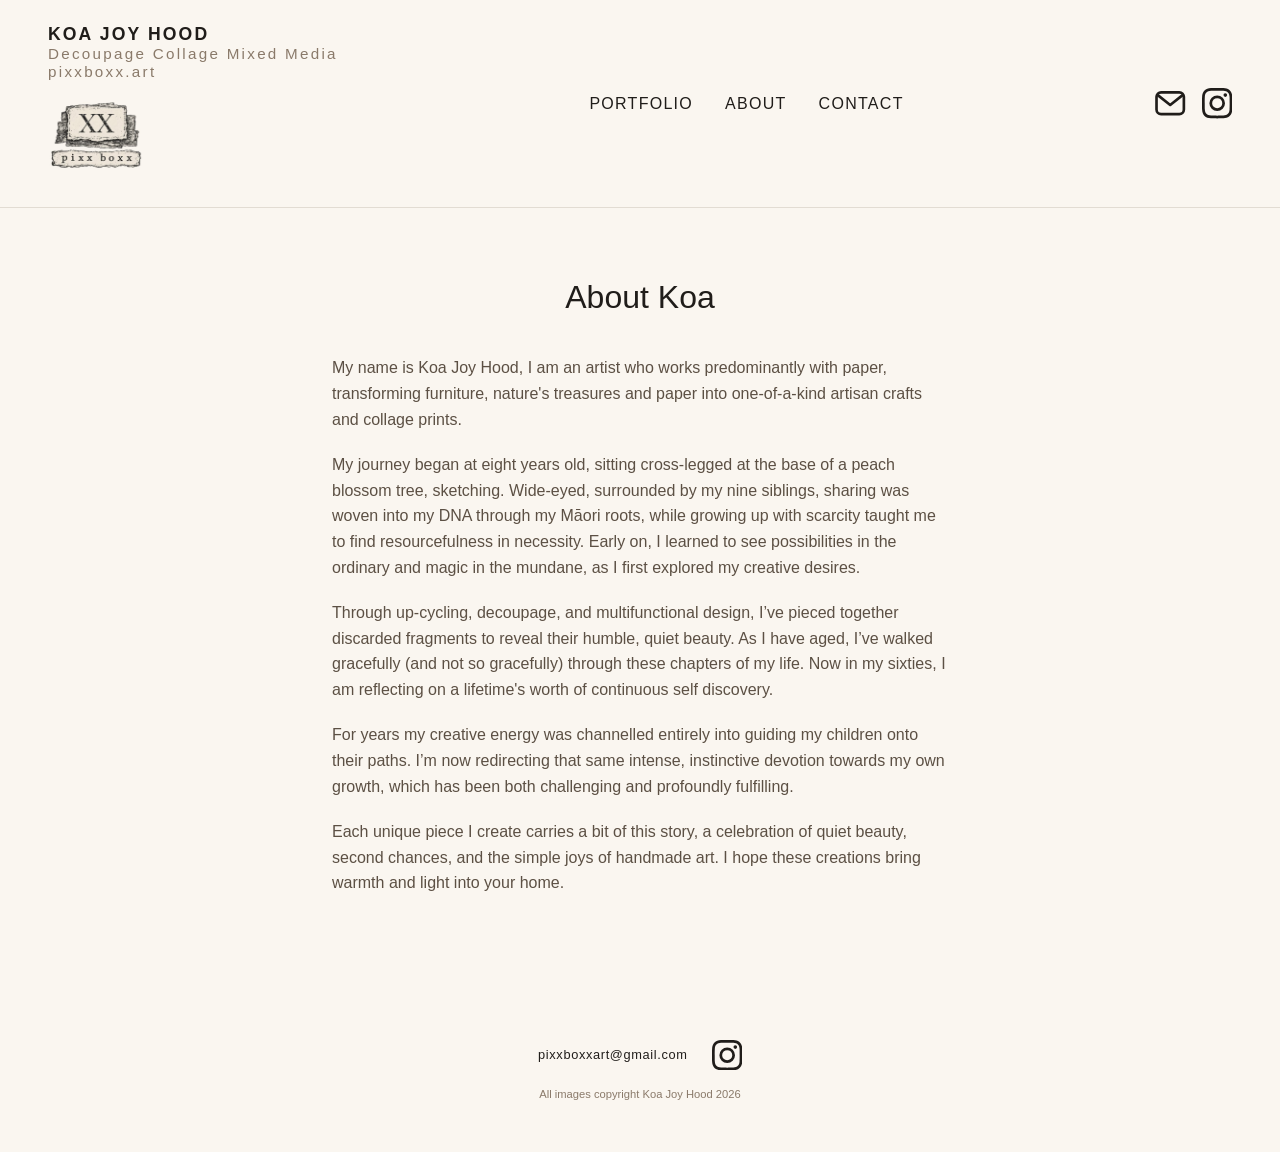
==== commit 252ee481: "v2: header email icon now an SVG matching the Instagram icon size and style Co-Authored-By: Claude O" ====
--- a/about.html
+++ b/about.html
@@ -30,7 +30,7 @@
     </nav>
 
     <div class="header-social">
-      <a href="mailto:pixxboxxart@gmail.com" aria-label="Email">✉</a>
+      <a href="mailto:pixxboxxart@gmail.com" aria-label="Email"><svg viewBox="0 0 24 24" fill="none" stroke="currentColor" stroke-width="2.1" stroke-linejoin="round" stroke-linecap="round" aria-hidden="true"><rect x="1.2" y="3.4" width="21.6" height="17.2" rx="3.6"/><path d="M2.2 5.6 12 13.4l9.8-7.8"/></svg></a>
       <a href="https://www.instagram.com/pixxboxx.art" target="_blank" rel="noopener" aria-label="Instagram @pixxboxx.art"><svg viewBox="0 0 24 24" fill="currentColor" aria-hidden="true"><path d="M12 2.163c3.204 0 3.584.012 4.85.07 3.252.148 4.771 1.691 4.919 4.919.058 1.265.069 1.645.069 4.849 0 3.205-.012 3.584-.069 4.849-.149 3.225-1.664 4.771-4.919 4.919-1.266.058-1.644.07-4.85.07-3.204 0-3.584-.012-4.849-.07-3.26-.149-4.771-1.699-4.919-4.92-.058-1.265-.07-1.644-.07-4.849 0-3.204.013-3.583.07-4.849.149-3.227 1.664-4.771 4.919-4.919 1.266-.057 1.645-.069 4.849-.069zm0-2.163c-3.259 0-3.667.014-4.947.072-4.358.2-6.78 2.618-6.98 6.98-.059 1.281-.073 1.689-.073 4.948 0 3.259.014 3.668.072 4.948.2 4.358 2.618 6.78 6.98 6.98 1.281.058 1.689.072 4.948.072 3.259 0 3.668-.014 4.948-.072 4.354-.2 6.782-2.618 6.979-6.98.059-1.28.073-1.689.073-4.948 0-3.259-.014-3.667-.072-4.947-.196-4.354-2.617-6.78-6.979-6.98-1.281-.059-1.69-.073-4.949-.073zm0 5.838a6.162 6.162 0 1 0 0 12.324 6.162 6.162 0 0 0 0-12.324zm0 10.162a4 4 0 1 1 0-8 4 4 0 0 1 0 8zm6.406-11.845a1.44 1.44 0 1 0 0 2.88 1.44 1.44 0 0 0 0-2.88z"/></svg></a>
     </div>
 
--- a/css/style.css
+++ b/css/style.css
@@ -679,7 +679,7 @@
 
 /* v2 (Oct 2026): exhibition poster beside the show details */
 .show-strip.with-poster {
-  grid-template-columns: minmax(0, 420px) minmax(0, 1fr);
+  grid-template-columns: minmax(0, 540px) minmax(0, 1fr);
   align-items: center;
   gap: 2rem;
   max-width: 1100px;
@@ -688,10 +688,20 @@
   padding: 0 3rem;
 }
 
+/* Same beige containing box as the hero and quote images */
+.show-poster {
+  min-width: 0;
+  padding: 3rem 4rem;
+  box-sizing: border-box;
+  background: var(--clay-light);
+  display: flex;
+  align-items: center;
+  justify-content: center;
+}
+
 .show-poster img {
   width: 100%;
   height: auto;
-  box-shadow: 0 6px 24px rgba(32, 29, 26, 0.15);
 }
 
 .show-note {
@@ -709,10 +719,6 @@
   margin-bottom: 1rem;
 }
 
-.hero-copy .hero-tagline + .hero-tagline {
-  margin-top: -0.25rem;
-}
-
 /* v2: real artwork in the About the Artist strip */
 .about-image {
   display: flex;
@@ -755,7 +761,8 @@
   }
 
   .show-poster {
-    max-width: 420px;
+    max-width: 480px;
+    padding: 1.5rem;
   }
 
   .show-strip.with-poster .show-block {
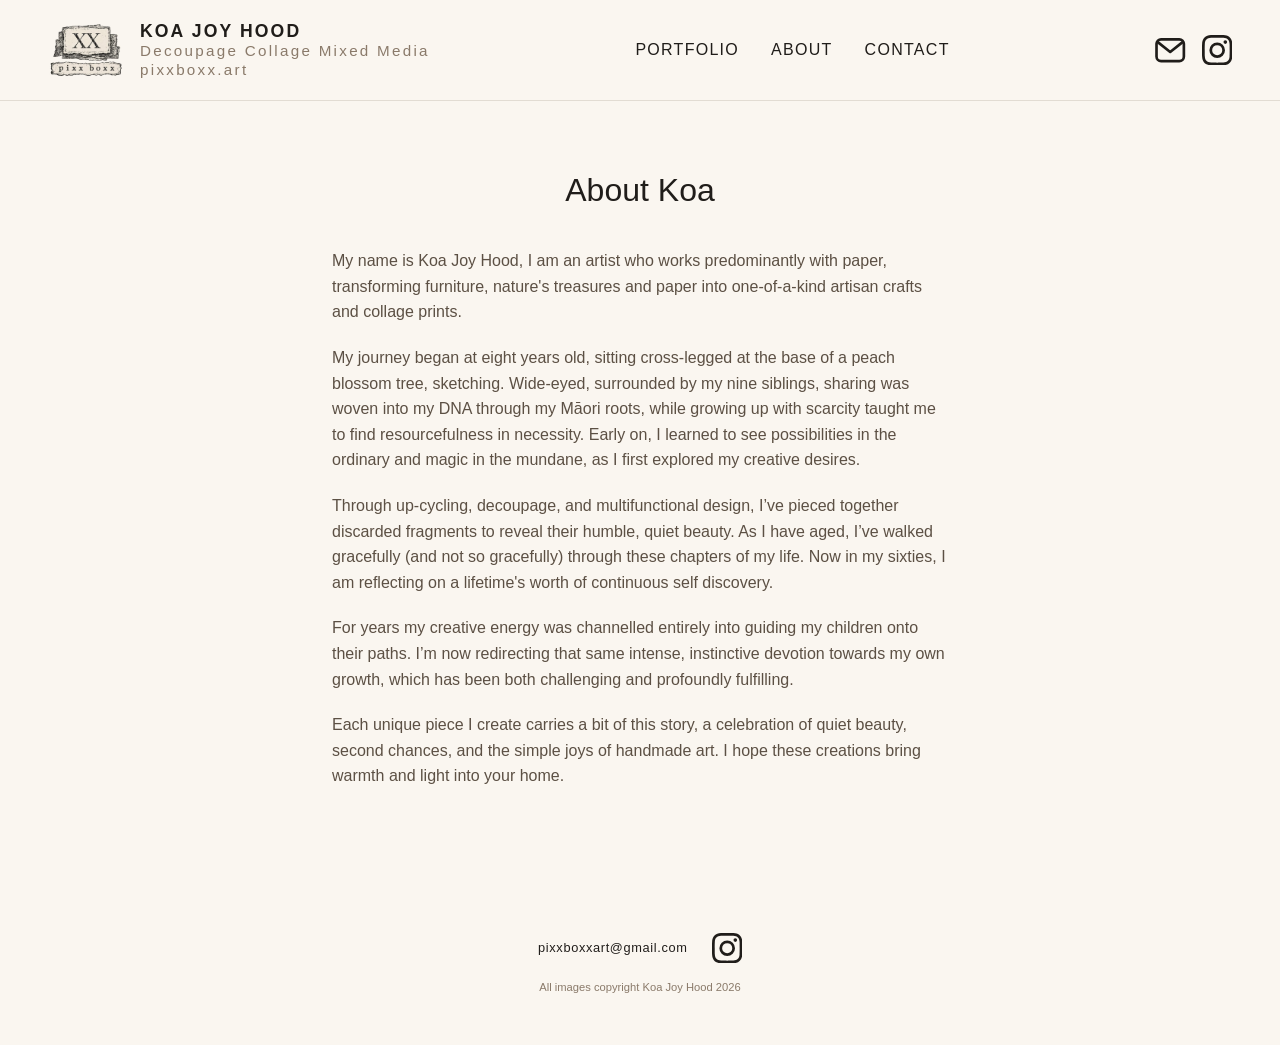
==== commit 96595f1e: "v2: shorter header with logo stamp on the left and text beside it; working phone menu Co-Authored-By" ====
--- a/about.html
+++ b/about.html
@@ -17,10 +17,12 @@
 
   <header class="site-header">
     <a class="logo" href="index.html">
-      <span class="logo-name">Koa Joy Hood</span>
-      <span class="logo-tagline">Decoupage Collage Mixed Media</span>
-      <span class="logo-tagline">pixxboxx.art</span>
       <img class="logo-icon" src="images/pixxboxx-logo.jpg" alt="pixx boxx logo stamp">
+      <span class="logo-text">
+        <span class="logo-name">Koa Joy Hood</span>
+        <span class="logo-tagline">Decoupage Collage Mixed Media</span>
+        <span class="logo-tagline">pixxboxx.art</span>
+      </span>
     </a>
 
     <nav class="main-nav">
--- a/css/style.css
+++ b/css/style.css
@@ -58,16 +58,24 @@
   display: flex;
   align-items: center;
   justify-content: space-between;
-  padding: 1.5rem 3rem;
+  padding: 0.75rem 3rem;
   background: var(--cream);
   border-bottom: 1px solid var(--line);
   flex-wrap: wrap;
 }
 
+/* v2: logo stamp on the left, name and taglines left-aligned beside it */
 .logo {
   display: flex;
+  flex-direction: row;
+  align-items: center;
+  gap: 1rem;
+  line-height: 1.2;
+}
+
+.logo-text {
+  display: flex;
   flex-direction: column;
-  line-height: 1.2;
 }
 
 .logo-name {
@@ -84,11 +92,11 @@
 }
 
 .logo-icon {
-  width: 96px;
-  height: 96px;
+  width: 76px;
+  height: 76px;
   object-fit: contain;
   mix-blend-mode: multiply;
-  margin-top: 0.35rem;
+  flex-shrink: 0;
 }
 
 .main-nav {
@@ -804,7 +812,37 @@
   }
 
   .site-header {
-    padding: 1.25rem 1.5rem;
+    padding: 0.75rem 1.5rem;
+  }
+
+  /* v2: phone menu, opened by the ☰ button (it had no style before, so it never appeared) */
+  .main-nav.open {
+    display: flex;
+    flex-direction: column;
+    gap: 0.75rem;
+    width: 100%;
+    order: 3;
+    padding: 1rem 0 0.5rem;
+  }
+
+  .logo-icon {
+    width: 60px;
+    height: 60px;
+  }
+
+  .logo {
+    flex: 1 1 0;
+    min-width: 0;
+    gap: 0.75rem;
+  }
+
+  .logo-name {
+    font-size: 0.95rem;
+  }
+
+  .logo-tagline {
+    font-size: 0.75rem;
+    letter-spacing: 0.08em;
   }
 
   .hero {
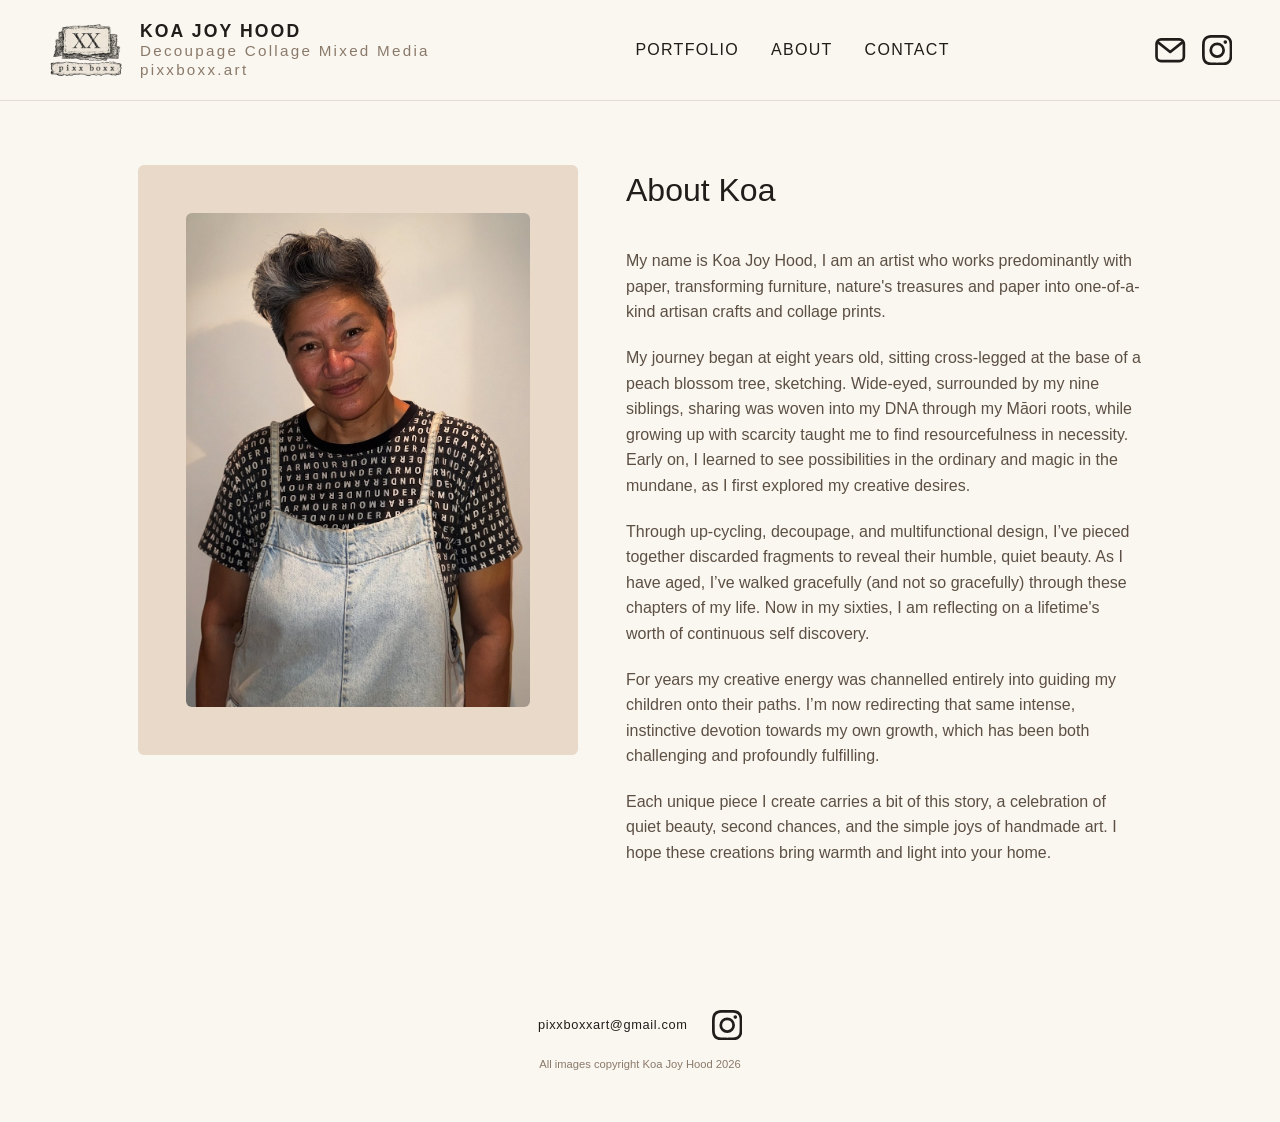
==== commit b6cc8dcc: "About page: photo of Koa left of the text, in the beige box used on the home page Co-Authored-By: Cl" ====
--- a/about.html
+++ b/about.html
@@ -12,6 +12,7 @@
   <meta property="og:image" content="https://pixxboxx.art/images/the-world-is-your-oyster.jpg">
   <link rel="canonical" href="https://pixxboxx.art/about.html">
   <link rel="stylesheet" href="css/style.css">
+  <link rel="stylesheet" href="css/style-rounded.css">
 </head>
 <body>
 
@@ -40,7 +41,11 @@
   </header>
 
   <main>
-    <section class="about-page">
+    <section class="about-page with-portrait">
+      <div class="about-portrait">
+        <img src="images/koa-portrait.jpg" alt="Koa Joy Hood">
+      </div>
+      <div class="about-text">
       <h1>About Koa</h1>
 
       <p>My name is Koa Joy Hood, I am an artist who works predominantly with paper, transforming furniture, nature's treasures and paper into one-of-a-kind artisan crafts and collage prints.</p>
@@ -52,6 +57,7 @@
       <p>For years my creative energy was channelled entirely into guiding my children onto their paths. I’m now redirecting that same intense, instinctive devotion towards my own growth, which has been both challenging and profoundly fulfilling.</p>
 
       <p>Each unique piece I create carries a bit of this story, a celebration of quiet beauty, second chances, and the simple joys of handmade art. I hope these creations bring warmth and light into your home.</p>
+      </div>
     </section>
   </main>
 
--- a/css/style.css
+++ b/css/style.css
@@ -531,6 +531,48 @@
   margin-bottom: 0;
 }
 
+/* v2: photo of Koa left of the About text, in the same beige box as the home page images */
+.about-page.with-portrait {
+  max-width: 1100px;
+  display: grid;
+  grid-template-columns: minmax(0, 440px) minmax(0, 1fr);
+  gap: 3rem;
+  align-items: start;
+  padding: 4rem 3rem 6rem;
+}
+
+.about-portrait {
+  min-width: 0;
+  padding: 3rem;
+  box-sizing: border-box;
+  background: var(--clay-light);
+  display: flex;
+  align-items: center;
+  justify-content: center;
+}
+
+.about-portrait img {
+  width: 100%;
+  height: auto;
+}
+
+.about-page.with-portrait h1 {
+  text-align: left;
+}
+
+@media (max-width: 900px) {
+  .about-page.with-portrait {
+    grid-template-columns: 1fr;
+    gap: 2rem;
+    padding: 2.5rem 1.5rem 4rem;
+  }
+
+  .about-portrait {
+    max-width: 440px;
+    padding: 1.5rem;
+  }
+}
+
 .contact-page {
   max-width: 560px;
   margin: 0 auto;
@@ -717,6 +759,19 @@
   font-weight: 300;
 }
 
+/* v2: address, "5 days only" and the days/times use the same size and weight
+   as the "Handcrafted decoupage art..." text (.hero-tagline: 1.4rem, 300) */
+.show-strip .show-address,
+.show-strip .show-note,
+.show-strip .show-schedule {
+  font-size: 1.4rem;
+  font-weight: 300;
+}
+
+.show-strip .show-schedule {
+  gap: 0.1rem;
+}
+
 /* v2: artist name heading in the hero */
 .hero-title {
   padding-left: 0.5rem;
--- a/css/style-rounded.css
+++ b/css/style-rounded.css
@@ -0,0 +1,77 @@
+/* Rounded-corners variant — softens the right-angle boxes from style.css.
+   Loaded after style.css so these overrides win.
+   All rounded elements share the same 6px radius. */
+
+.hero-image-wrap {
+  border-radius: 6px;
+  overflow: hidden;
+}
+
+.hero-image {
+  border-radius: 6px;
+}
+
+.hero-tagline {
+  border-radius: 6px;
+}
+
+.show-icon-box {
+  border-radius: 6px;
+  overflow: hidden;
+}
+
+.show-icon-r1 {
+  border-radius: 6px;
+}
+
+.about-image {
+  border-radius: 6px;
+  overflow: hidden;
+}
+
+.quote-image {
+  border-radius: 6px;
+  overflow: hidden;
+}
+
+.quote-image img {
+  border-radius: 6px;
+}
+
+.btn {
+  border-radius: 6px;
+}
+
+.newsletter-form input {
+  border-radius: 6px;
+}
+
+.newsletter-form button {
+  border-radius: 6px;
+}
+
+.portfolio-item {
+  border-radius: 6px;
+}
+
+.lightbox-image {
+  border-radius: 6px;
+}
+
+.show-poster {
+  border-radius: 6px;
+  overflow: hidden;
+}
+
+.show-poster img {
+  border-radius: 6px;
+}
+
+.about-portrait {
+  border-radius: 6px;
+  overflow: hidden;
+}
+
+.about-portrait img {
+  border-radius: 6px;
+}
